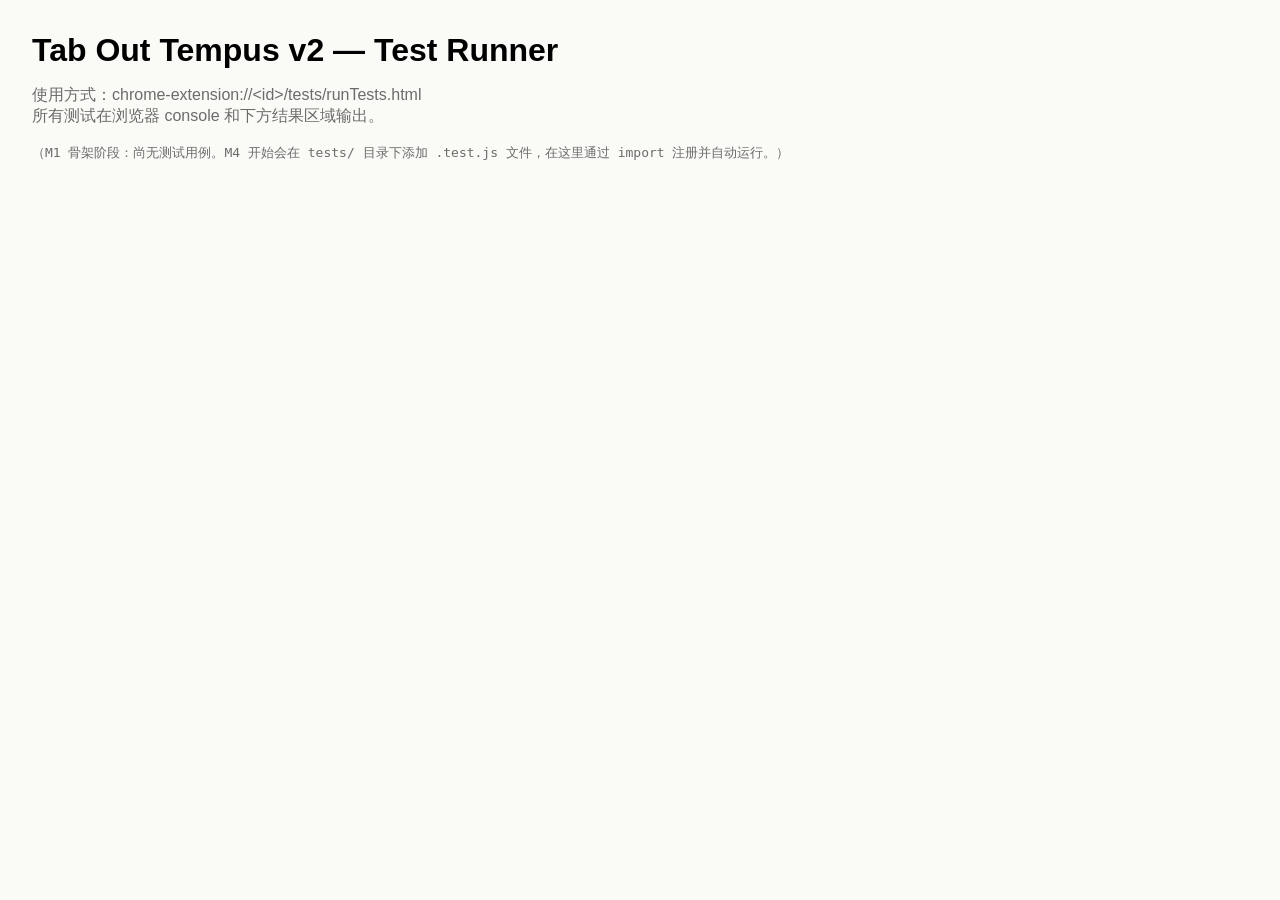
==== extension/tests/runTests.html @ d2ab621a "feat(v2): M1 skeleton — wipe v1, build module scaffolding per M0 contract M1 milestone (2026-04-20)." ====
<!DOCTYPE html>
<html lang="en">
<head>
  <meta charset="UTF-8" />
  <title>Tab Out Tempus v2 — Test Runner</title>
  <style>
    body { font-family: -apple-system, sans-serif; padding: 24px; background: #fafaf7; }
    h1 { margin: 0 0 16px; }
    #results { white-space: pre-wrap; font-family: Menlo, monospace; font-size: 13px; line-height: 1.6; }
    .pass { color: #2a7a2a; }
    .fail { color: #c42a2a; }
    .info { color: #6b6b6b; }
  </style>
</head>
<body>
  <h1>Tab Out Tempus v2 — Test Runner</h1>
  <p class="info">
    使用方式：chrome-extension://&lt;id&gt;/tests/runTests.html<br />
    所有测试在浏览器 console 和下方结果区域输出。
  </p>
  <div id="results"></div>

  <script type="module">
    // M1 骨架版：测试用例还没写。M4 开始逐步导入：
    //   import './timeTracker.test.js';
    //   import './pauseReasons.test.js';
    //   import './timeLog.test.js';

    const resultsEl = document.getElementById('results');
    resultsEl.innerHTML = '<span class="info">（M1 骨架阶段：尚无测试用例。M4 开始会在 tests/ 目录下添加 .test.js 文件，' +
      '在这里通过 import 注册并自动运行。）</span>';
    console.log('[tempus] test runner loaded (M1 skeleton, no cases yet)');
  </script>
</body>
</html>
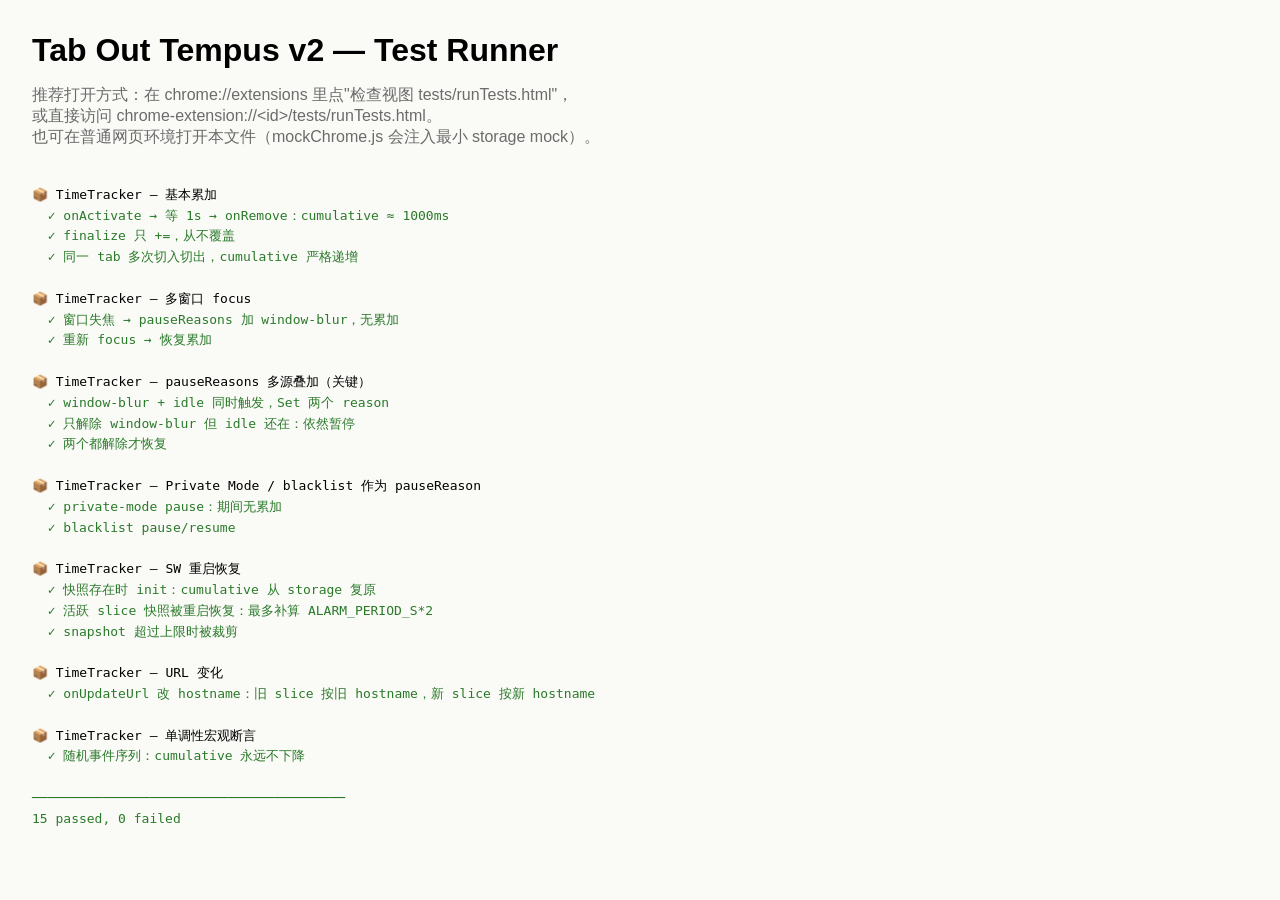
==== commit aff3fcb8: "feat(v2): M4 TimeTracker + focusModel + idleGuard + alarms + 15 passing tests TimeTracker core (back" ====
--- a/extension/tests/runTests.html
+++ b/extension/tests/runTests.html
@@ -15,21 +15,23 @@
 <body>
   <h1>Tab Out Tempus v2 — Test Runner</h1>
   <p class="info">
-    使用方式：chrome-extension://&lt;id&gt;/tests/runTests.html<br />
-    所有测试在浏览器 console 和下方结果区域输出。
+    推荐打开方式：在 chrome://extensions 里点"检查视图 tests/runTests.html"，<br />
+    或直接访问 chrome-extension://&lt;id&gt;/tests/runTests.html。<br />
+    也可在普通网页环境打开本文件（mockChrome.js 会注入最小 storage mock）。
   </p>
-  <div id="results"></div>
+  <div id="results" class="info">Loading tests…</div>
 
   <script type="module">
-    // M1 骨架版：测试用例还没写。M4 开始逐步导入：
-    //   import './timeTracker.test.js';
-    //   import './pauseReasons.test.js';
-    //   import './timeLog.test.js';
+    // Mock chrome.* (must import first; side-effect)
+    import './mockChrome.js';
+    import { run } from './testUtil.js';
+    import './timeTracker.test.js';
 
     const resultsEl = document.getElementById('results');
-    resultsEl.innerHTML = '<span class="info">（M1 骨架阶段：尚无测试用例。M4 开始会在 tests/ 目录下添加 .test.js 文件，' +
-      '在这里通过 import 注册并自动运行。）</span>';
-    console.log('[tempus] test runner loaded (M1 skeleton, no cases yet)');
+    resultsEl.classList.remove('info');
+    run(resultsEl).then(({ pass, fail }) => {
+      console.log(`[tempus test] ${pass} passed, ${fail} failed`);
+    });
   </script>
 </body>
 </html>
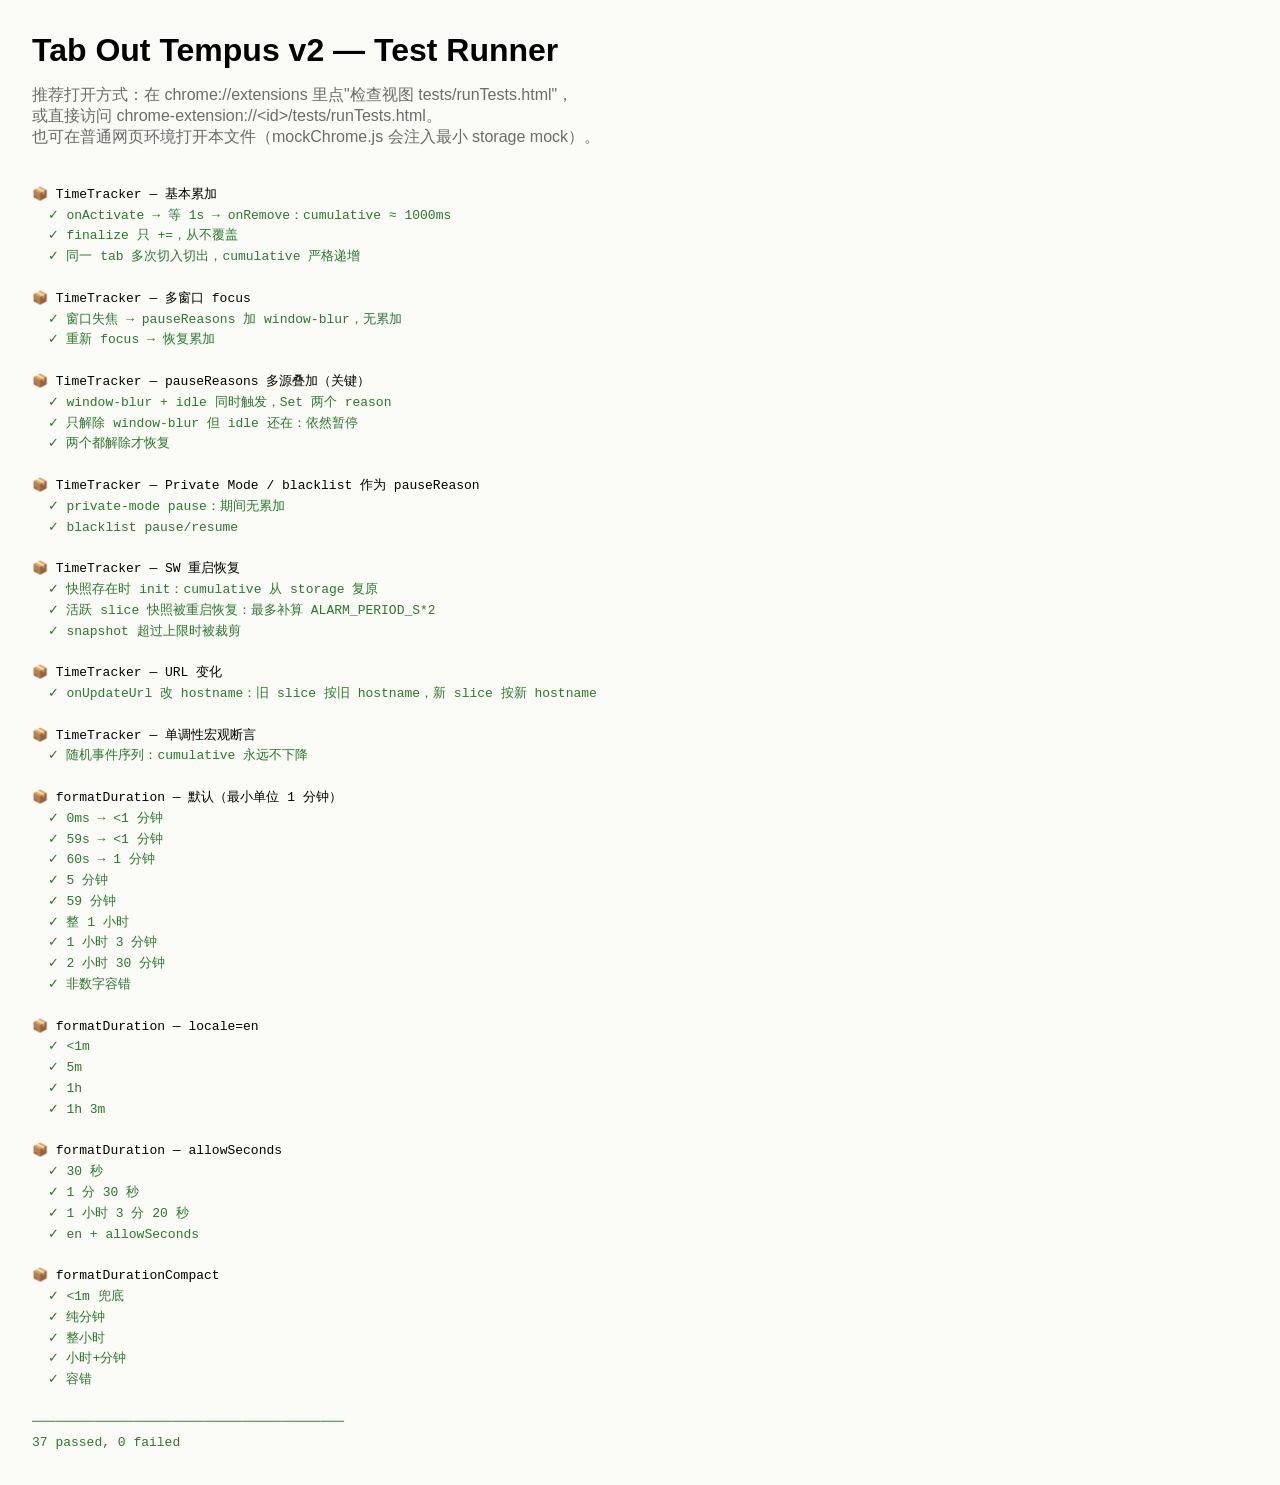
==== commit 52e7d1c5: "feat(v2): M5 time UI — Header today 工作、chip badge、域名卡聚合时长 端到端把 M4 已验证的时间数据真正显示到界面上。  新增/修改文件（13）： - " ====
--- a/extension/tests/runTests.html
+++ b/extension/tests/runTests.html
@@ -26,6 +26,7 @@
     import './mockChrome.js';
     import { run } from './testUtil.js';
     import './timeTracker.test.js';
+    import './formatDuration.test.js';
 
     const resultsEl = document.getElementById('results');
     resultsEl.classList.remove('info');
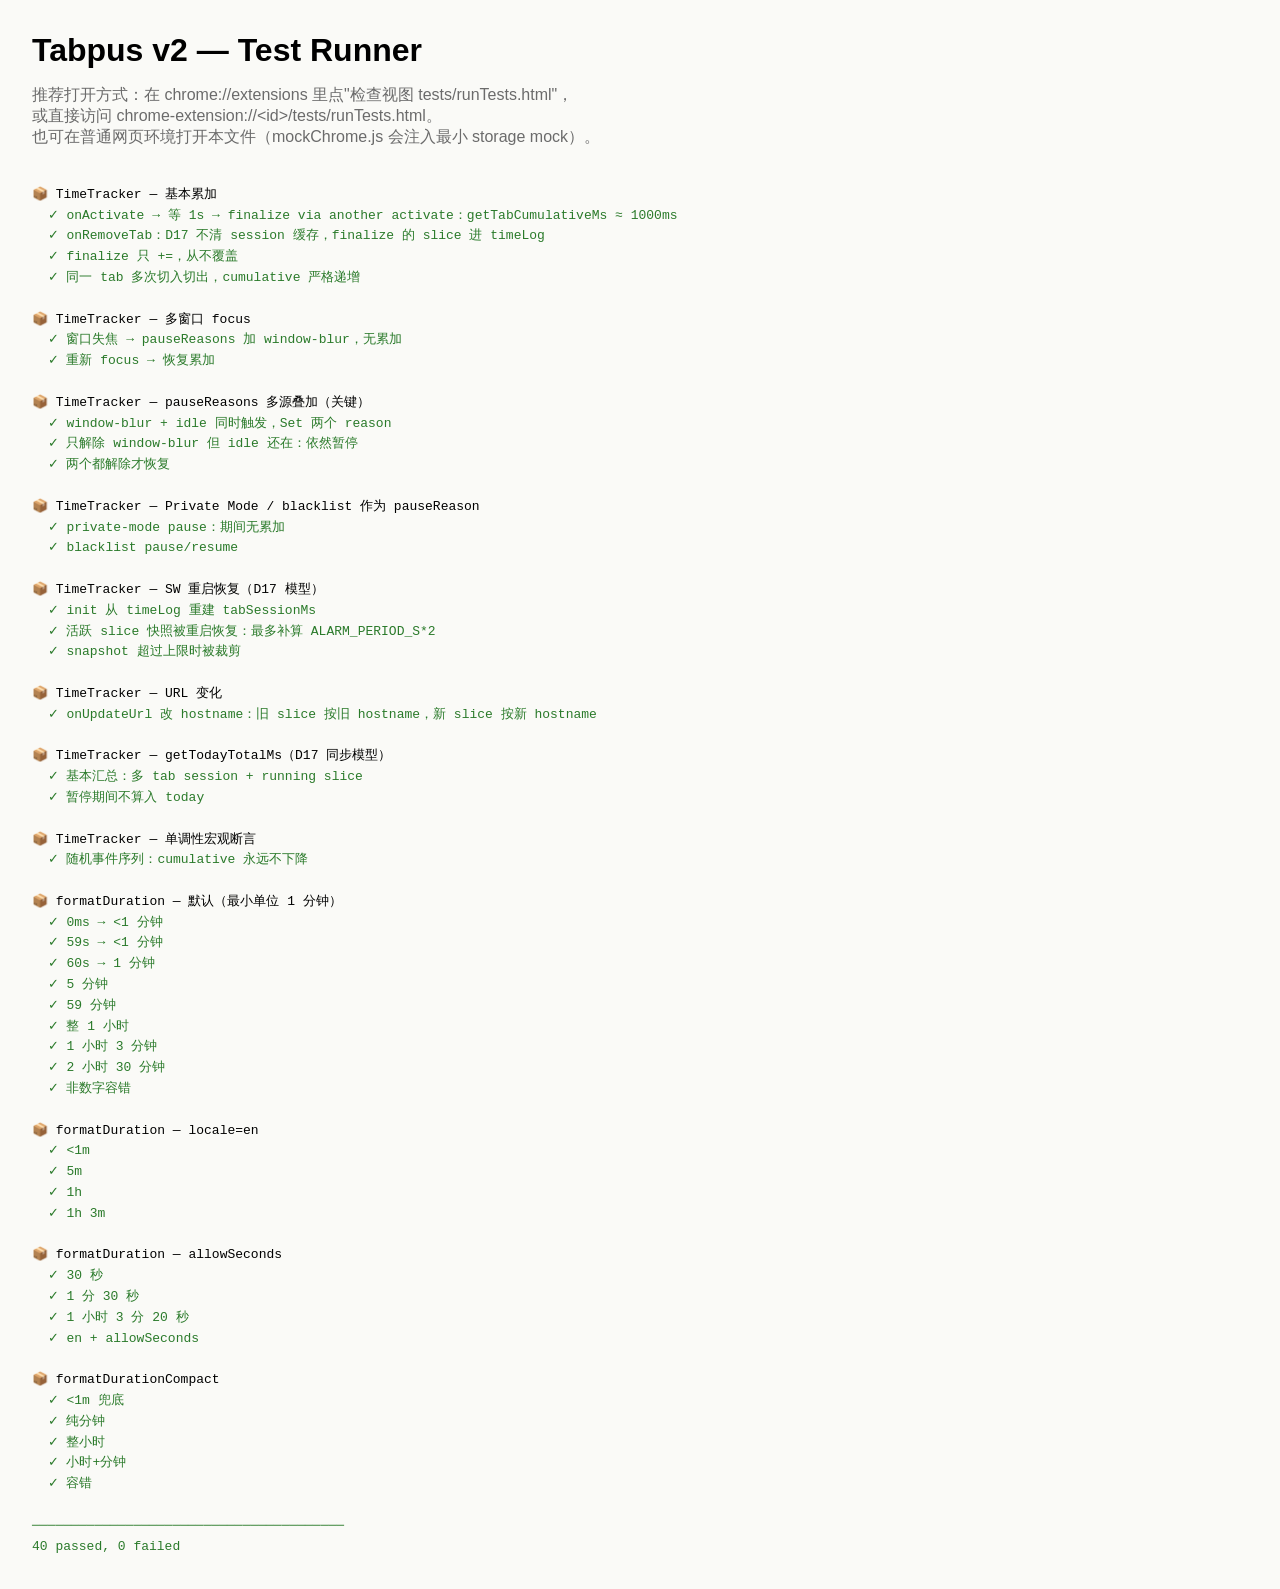
==== commit 2cf85d30: "chore: rebrand to Tabpus — rename repo, update all docs & manifest Why: "Tab Out Tempus" → "Tabpus" " ====
--- a/extension/tests/runTests.html
+++ b/extension/tests/runTests.html
@@ -2,7 +2,7 @@
 <html lang="en">
 <head>
   <meta charset="UTF-8" />
-  <title>Tab Out Tempus v2 — Test Runner</title>
+  <title>Tabpus v2 — Test Runner</title>
   <style>
     body { font-family: -apple-system, sans-serif; padding: 24px; background: #fafaf7; }
     h1 { margin: 0 0 16px; }
@@ -13,7 +13,7 @@
   </style>
 </head>
 <body>
-  <h1>Tab Out Tempus v2 — Test Runner</h1>
+  <h1>Tabpus v2 — Test Runner</h1>
   <p class="info">
     推荐打开方式：在 chrome://extensions 里点"检查视图 tests/runTests.html"，<br />
     或直接访问 chrome-extension://&lt;id&gt;/tests/runTests.html。<br />
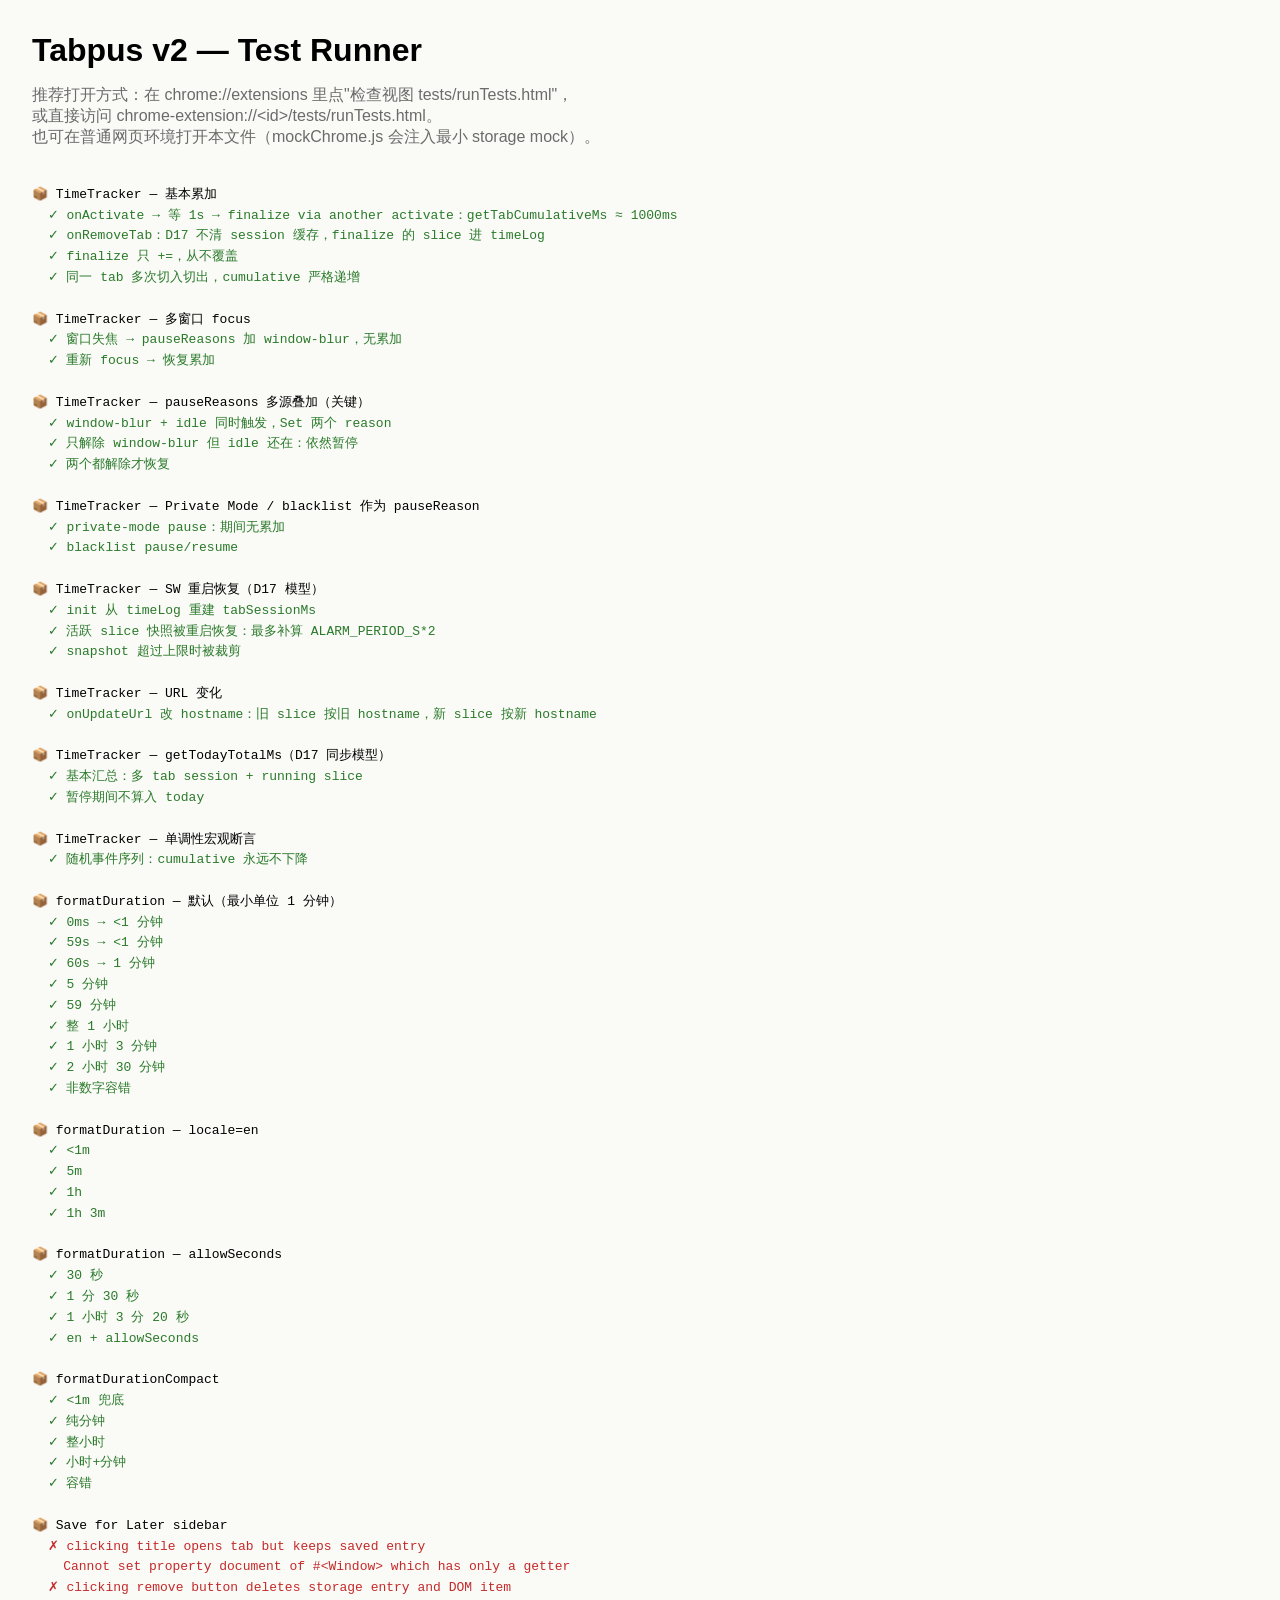
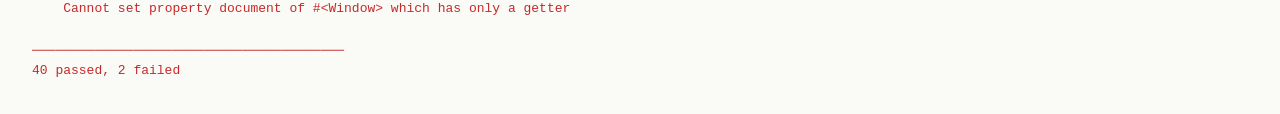
==== commit 6e56f893: "fix: keep saved links after opening Treat Save for Later as a bookmark list: opening a saved link no" ====
--- a/extension/tests/runTests.html
+++ b/extension/tests/runTests.html
@@ -27,6 +27,7 @@
     import { run } from './testUtil.js';
     import './timeTracker.test.js';
     import './formatDuration.test.js';
+    import './sidebar.test.js';
 
     const resultsEl = document.getElementById('results');
     resultsEl.classList.remove('info');
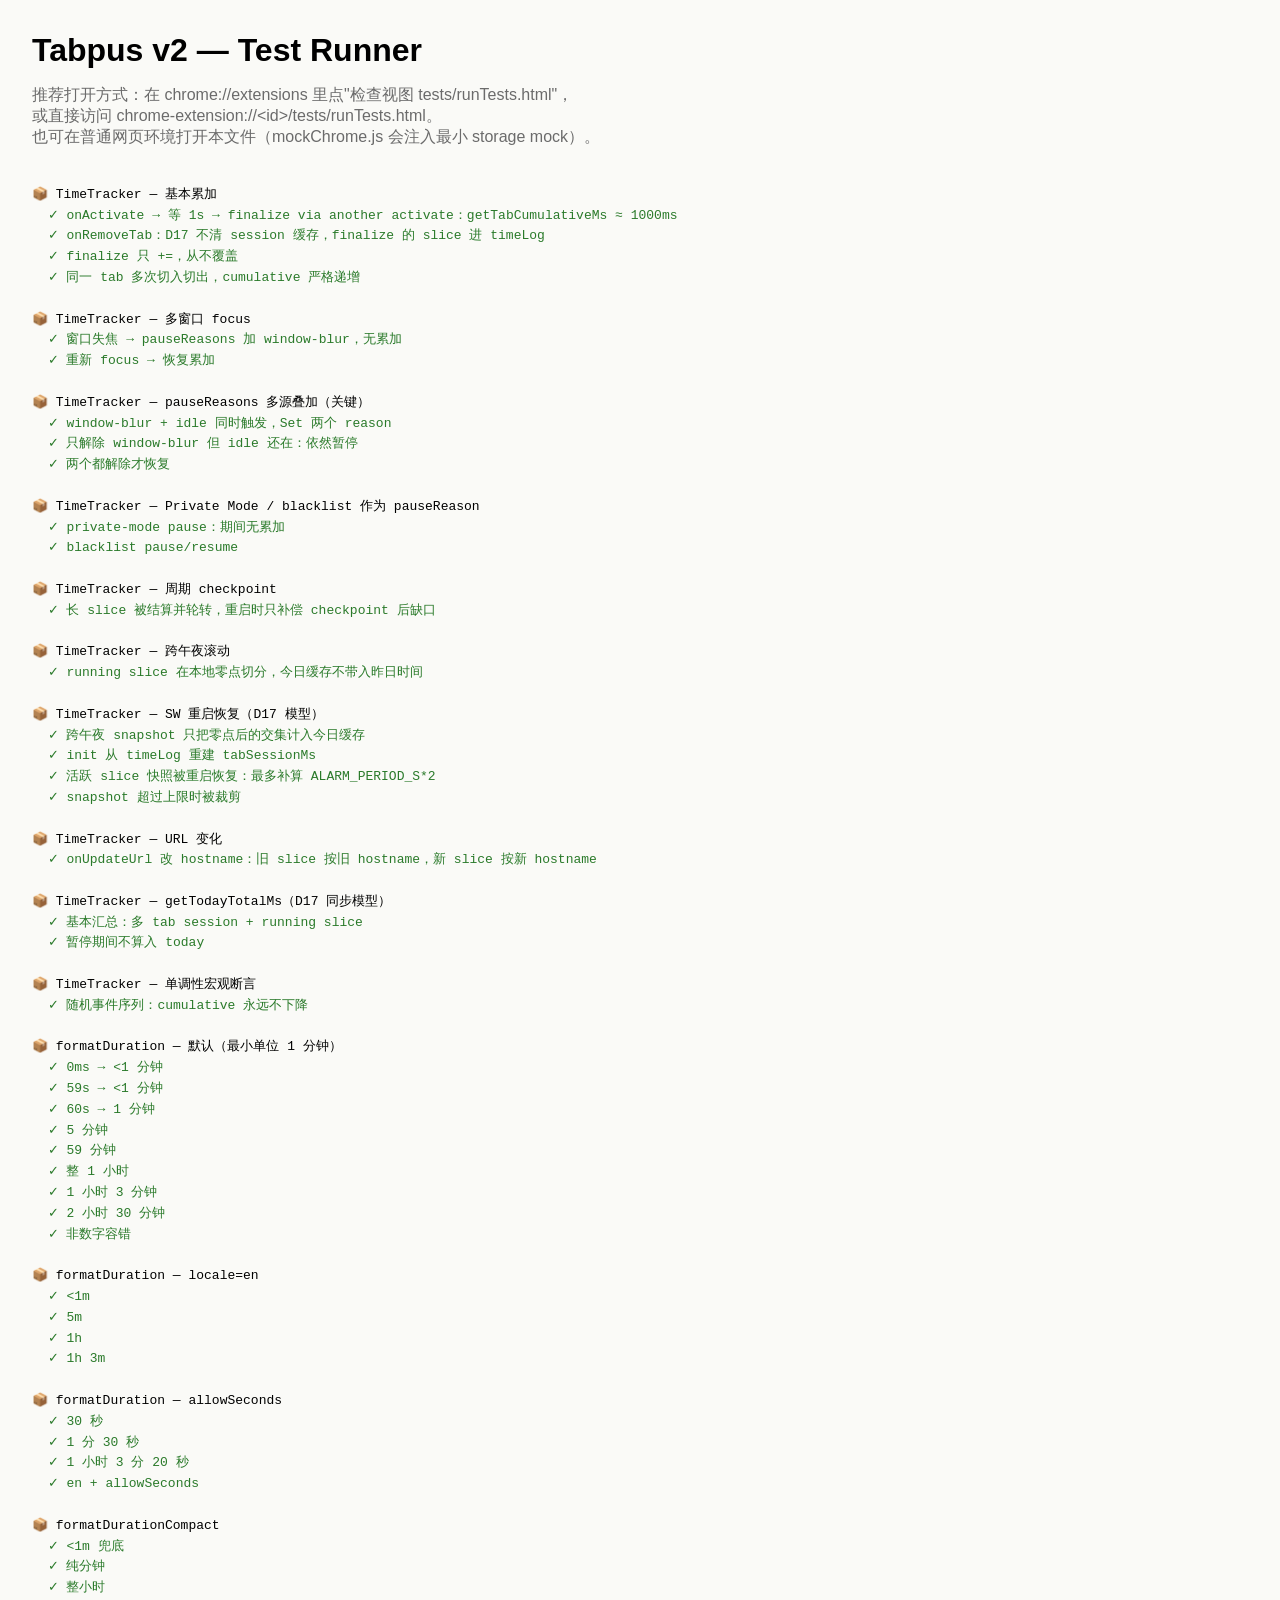
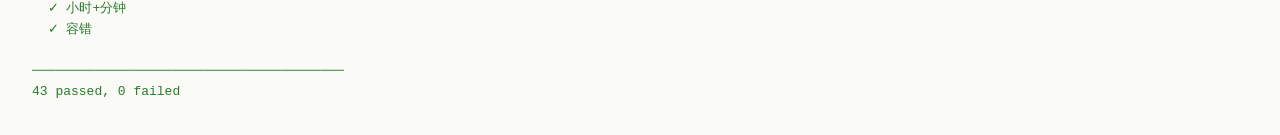
==== commit e0476725: "fix: harden MV3 tracking lifecycle Rotate long time slices at checkpoints, roll today's cache at loc" ====
--- a/extension/tests/runTests.html
+++ b/extension/tests/runTests.html
@@ -27,7 +27,6 @@
     import { run } from './testUtil.js';
     import './timeTracker.test.js';
     import './formatDuration.test.js';
-    import './sidebar.test.js';
 
     const resultsEl = document.getElementById('results');
     resultsEl.classList.remove('info');
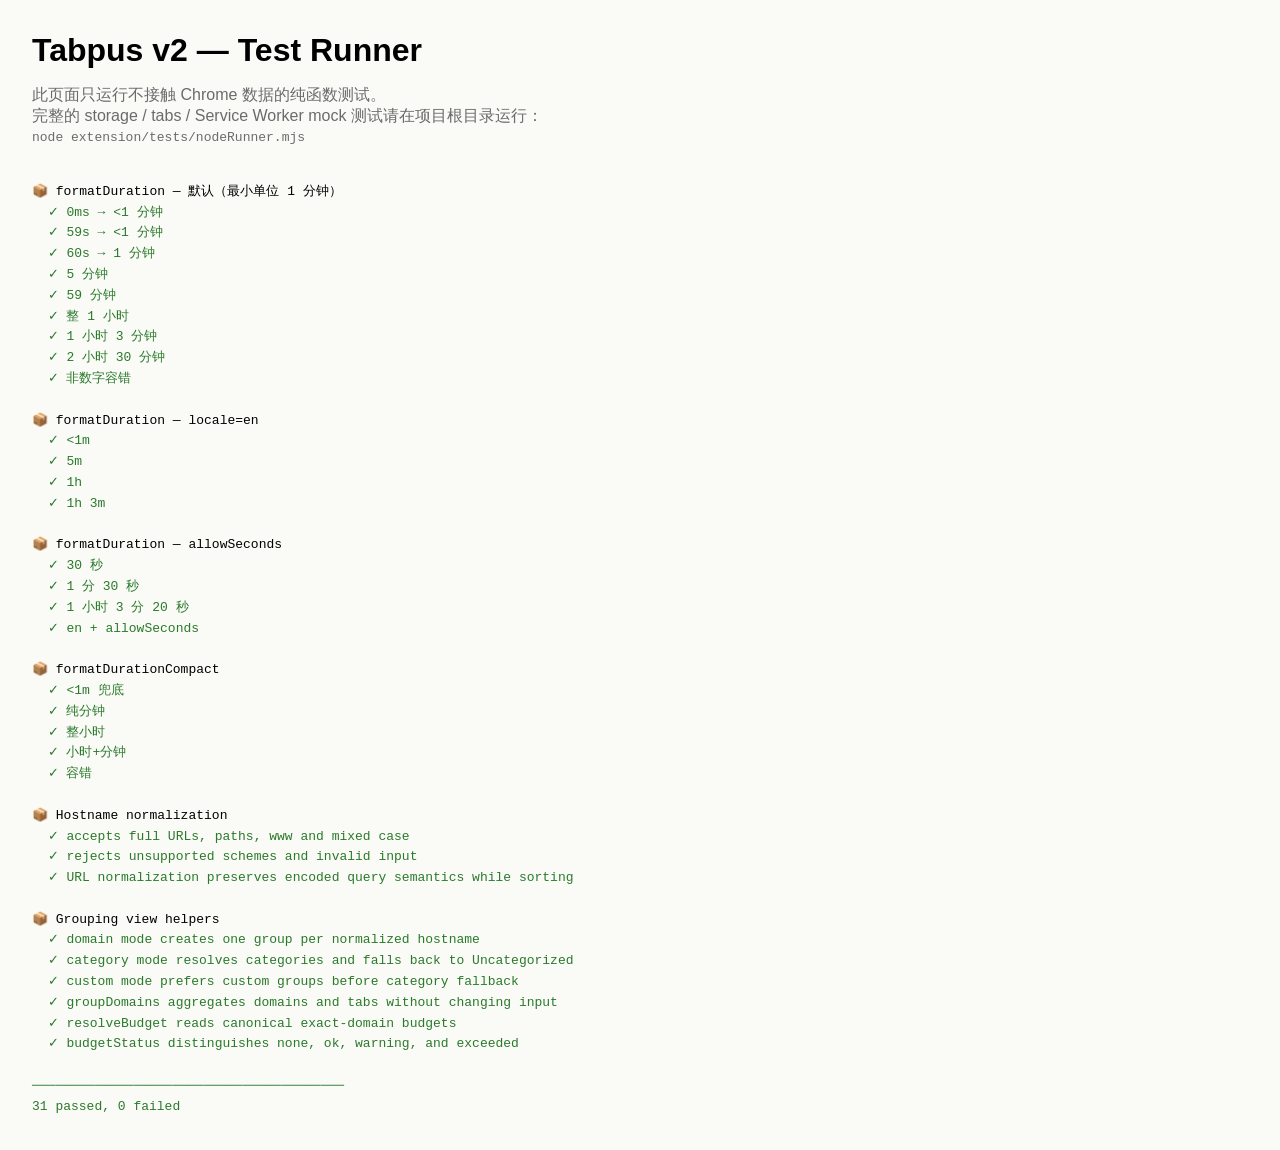
==== commit 9129dc44: "feat: release Tabpus v2.0.2 Add a deduplicated Save for Later library, history export/clearing/reten" ====
--- a/extension/tests/runTests.html
+++ b/extension/tests/runTests.html
@@ -15,24 +15,12 @@
 <body>
   <h1>Tabpus v2 — Test Runner</h1>
   <p class="info">
-    推荐打开方式：在 chrome://extensions 里点"检查视图 tests/runTests.html"，<br />
-    或直接访问 chrome-extension://&lt;id&gt;/tests/runTests.html。<br />
-    也可在普通网页环境打开本文件（mockChrome.js 会注入最小 storage mock）。
+    此页面只运行不接触 Chrome 数据的纯函数测试。<br />
+    完整的 storage / tabs / Service Worker mock 测试请在项目根目录运行：<br />
+    <code>node extension/tests/nodeRunner.mjs</code>
   </p>
   <div id="results" class="info">Loading tests…</div>
 
-  <script type="module">
-    // Mock chrome.* (must import first; side-effect)
-    import './mockChrome.js';
-    import { run } from './testUtil.js';
-    import './timeTracker.test.js';
-    import './formatDuration.test.js';
-
-    const resultsEl = document.getElementById('results');
-    resultsEl.classList.remove('info');
-    run(resultsEl).then(({ pass, fail }) => {
-      console.log(`[tempus test] ${pass} passed, ${fail} failed`);
-    });
-  </script>
+  <script type="module" src="browserRunner.js"></script>
 </body>
 </html>
